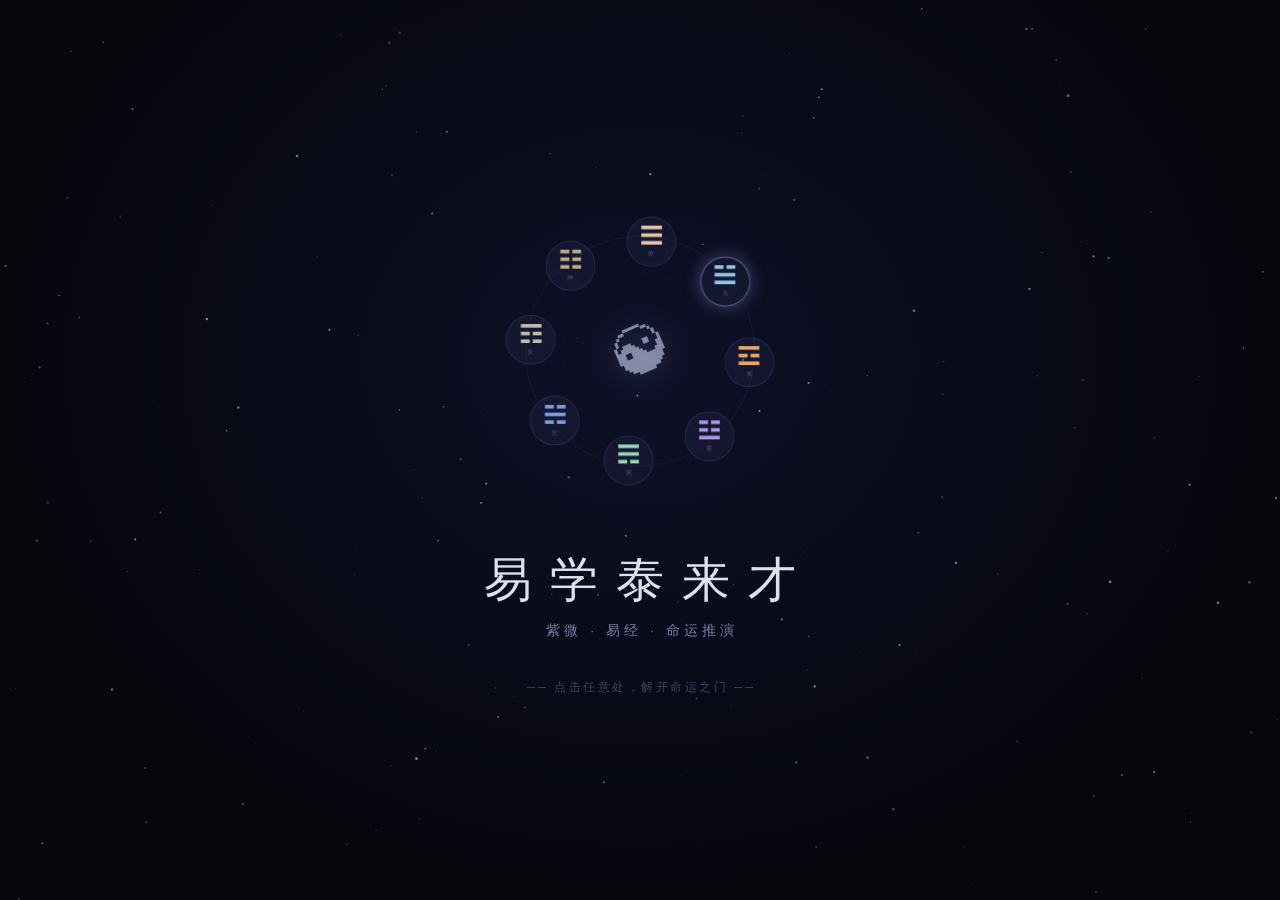
==== 01-intro-screen/demo.html @ ea4f1a34 "Add README and 6 modular feature folders with standalone demos - README.md: project overview, tech s" ====
<!DOCTYPE html>
<html lang="zh-CN">
<head>
<meta charset="UTF-8">
<meta name="viewport" content="width=device-width, initial-scale=1.0">
<title>01 · 八卦开场动画 Demo</title>
<style>
*{box-sizing:border-box;margin:0;padding:0}
:root{
  --bg:#09090f;--t1:#dde0f0;--t2:#7880a8;--t3:#3e4062;
  --accent:#9aabff;--b1:rgba(180,190,240,.07);--b2:rgba(180,190,240,.14);
}
body{background:var(--bg);color:var(--t1);font-family:-apple-system,"Helvetica Neue","PingFang SC","Hiragino Sans GB",sans-serif;min-height:100vh;overflow:hidden}

/* ── INTRO ── */
#intro{
  position:fixed;inset:0;z-index:9999;
  display:flex;flex-direction:column;align-items:center;justify-content:center;
  background:radial-gradient(ellipse at 50% 40%,#0e1028 0%,#06070d 70%);
  cursor:pointer;user-select:none;
  transition:opacity .9s cubic-bezier(.4,0,.2,1),transform .9s cubic-bezier(.4,0,.2,1);
}
#intro.done{opacity:0;pointer-events:none;transform:scale(1.06)}
#star-canvas{position:absolute;inset:0;pointer-events:none}

#bagua-ring{position:relative;width:290px;height:290px;margin-bottom:52px;flex-shrink:0}
#ring-track{
  position:absolute;left:50%;top:50%;width:230px;height:230px;margin:-115px;
  border-radius:50%;border:1px solid rgba(160,170,230,.07);pointer-events:none;
}
#ring-track::before{
  content:'';position:absolute;inset:36px;border-radius:50%;
  border:1px dashed rgba(160,170,230,.04);
}
.gua-node{
  position:absolute;left:50%;top:50%;width:50px;height:50px;margin:-25px;
  border-radius:50%;display:flex;flex-direction:column;align-items:center;justify-content:center;
  background:rgba(154,171,255,.05);border:1px solid rgba(154,171,255,.15);
  will-change:transform;transition:box-shadow .3s,border-color .3s;
}
.gua-node .gsym{font-size:1.45rem;line-height:1;color:rgba(200,210,255,.8)}
.gua-node .gname{font-size:.38rem;color:rgba(154,171,255,.45);margin-top:1px;letter-spacing:.05em}
.gua-node.lit{border-color:rgba(154,171,255,.5);box-shadow:0 0 18px rgba(154,171,255,.35)}
.gua-node.lit .gsym{color:rgba(200,210,255,1)}

#ring-center{
  position:absolute;left:50%;top:50%;width:72px;height:72px;margin:-36px;
  display:flex;align-items:center;justify-content:center;
}
#taichi{
  font-size:3rem;color:rgba(220,228,255,.55);display:inline-block;
  filter:drop-shadow(0 0 14px rgba(154,171,255,.35));
  transition:filter .4s,font-size .4s,opacity .5s;will-change:transform;
}
#intro.spin #taichi{filter:drop-shadow(0 0 28px rgba(154,171,255,.8))}

#intro-text{text-align:center}
#intro-logo{font-size:3rem;font-weight:200;letter-spacing:.38em;color:var(--t1);margin-bottom:10px;text-indent:.38em}
#intro-sub{font-size:.85rem;letter-spacing:.3em;color:var(--t2);margin-bottom:40px;text-indent:.3em}
#unlock-hint{font-size:.72rem;letter-spacing:.22em;color:var(--t3);animation:hint-blink 2.2s ease-in-out infinite;text-indent:.22em}
@keyframes hint-blink{0%,100%{opacity:.3}50%{opacity:.9}}

/* ── MAIN APP (shown after unlock) ── */
#app{
  opacity:0;transition:opacity .9s ease .15s;
  display:flex;align-items:center;justify-content:center;
  min-height:100vh;flex-direction:column;gap:16px;
  padding:40px 20px;text-align:center;
}
#app.visible{opacity:1}
#app h2{font-size:1.6rem;font-weight:200;letter-spacing:.3em;color:var(--t1)}
#app p{font-size:.9rem;color:var(--t2);letter-spacing:.1em}
.demo-note{
  margin-top:24px;padding:16px 24px;
  background:rgba(154,171,255,.05);border:1px solid var(--b1);border-radius:12px;
  font-size:.82rem;color:var(--t3);max-width:420px;line-height:1.8;
}
</style>
</head>
<body>

<div id="intro" onclick="startUnlock()">
  <canvas id="star-canvas"></canvas>
  <div id="bagua-ring">
    <div id="ring-track"></div>
    <div class="gua-node"><span class="gsym">☰</span><span class="gname">乾</span></div>
    <div class="gua-node"><span class="gsym">☱</span><span class="gname">兑</span></div>
    <div class="gua-node"><span class="gsym">☲</span><span class="gname">离</span></div>
    <div class="gua-node"><span class="gsym">☳</span><span class="gname">震</span></div>
    <div class="gua-node"><span class="gsym">☴</span><span class="gname">巽</span></div>
    <div class="gua-node"><span class="gsym">☵</span><span class="gname">坎</span></div>
    <div class="gua-node"><span class="gsym">☶</span><span class="gname">艮</span></div>
    <div class="gua-node"><span class="gsym">☷</span><span class="gname">坤</span></div>
    <div id="ring-center"><span id="taichi">☯</span></div>
  </div>
  <div id="intro-text">
    <div id="intro-logo">易学泰来才</div>
    <div id="intro-sub">紫微 · 易经 · 命运推演</div>
    <div id="unlock-hint">── 点击任意处，解开命运之门 ──</div>
  </div>
</div>

<div id="app">
  <h2>✦ 主界面</h2>
  <p>开场动画解锁后，此处显示你的内容</p>
  <div class="demo-note">
    这是 <strong>01-intro-screen</strong> 的独立演示。<br>
    将 <code>#app</code> 内的内容替换为你自己的主界面即可。<br>
    详见 <code>README.md</code>。
  </div>
</div>

<script>
/* ══ INTRO ANIMATION ══ */
(function(){
  const canvas = document.getElementById('star-canvas');
  function resizeCanvas(){
    canvas.width = window.innerWidth;
    canvas.height = window.innerHeight;
    const ctx = canvas.getContext('2d');
    ctx.clearRect(0,0,canvas.width,canvas.height);
    for(let i=0;i<180;i++){
      const x = Math.random()*canvas.width;
      const y = Math.random()*canvas.height;
      const r = Math.random()*1.1+0.2;
      const a = Math.random()*0.55+0.15;
      const hue = Math.random()>0.7 ? 220 : 240;
      ctx.beginPath();
      ctx.arc(x,y,r,0,Math.PI*2);
      ctx.fillStyle = `hsla(${hue},60%,85%,${a})`;
      ctx.fill();
    }
  }
  resizeCanvas();
  window.addEventListener('resize',resizeCanvas);

  const nodes = document.querySelectorAll('.gua-node');
  const taichi = document.getElementById('taichi');
  let angle = -90, speed = 0.07, running = true, unlocking = false;
  let litIdx = 0, litTimer = 0;

  const symColors = [
    'rgba(255,220,180,.9)','rgba(160,220,255,.9)','rgba(255,185,110,.9)',
    'rgba(195,165,255,.9)','rgba(165,240,195,.9)','rgba(130,175,255,.9)',
    'rgba(210,205,185,.9)','rgba(210,190,150,.9)',
  ];
  nodes.forEach((n,i)=>{ n.querySelector('.gsym').style.color = symColors[i]; });

  function getR(){ return window.innerWidth < 480 ? 88 : 110; }

  function tick(){
    if(!running) return;
    angle += speed;
    const r = getR();
    nodes.forEach((n,i)=>{
      const a = (angle + i*45) * Math.PI/180;
      n.style.transform = `translate(${Math.cos(a)*r}px,${Math.sin(a)*r}px)`;
    });
    taichi.style.transform = `rotate(${angle*0.28}deg)`;
    litTimer++;
    if(litTimer > 70){
      nodes[litIdx%8].classList.remove('lit');
      litIdx++;
      nodes[litIdx%8].classList.add('lit');
      litTimer = 0;
    }
    requestAnimationFrame(tick);
  }
  tick();

  window.startUnlock = function(){
    if(unlocking) return;
    unlocking = true;
    const intro = document.getElementById('intro');
    intro.classList.add('spin');
    nodes.forEach(n=>n.classList.add('lit'));
    let step = 0;
    const accel = setInterval(()=>{
      step++;
      speed = 0.07 + step * 0.32;
      if(step >= 9){
        clearInterval(accel);
        running = false;
        nodes.forEach((n,i)=>{
          const a = (angle + i*45) * Math.PI/180;
          const far = getR()*3;
          n.style.transition = 'transform .5s cubic-bezier(.4,0,1,1), opacity .4s .1s';
          n.style.transform = `translate(${Math.cos(a)*far}px,${Math.sin(a)*far}px) scale(0)`;
          n.style.opacity = '0';
        });
        taichi.style.transition = 'font-size .4s ease-in, opacity .5s .15s';
        taichi.style.fontSize = '7rem';
        taichi.style.opacity = '0';
        setTimeout(()=>{
          intro.classList.add('done');
          document.getElementById('app').classList.add('visible');
        }, 550);
      }
    }, 45);
  };
})();
</script>
</body>
</html>
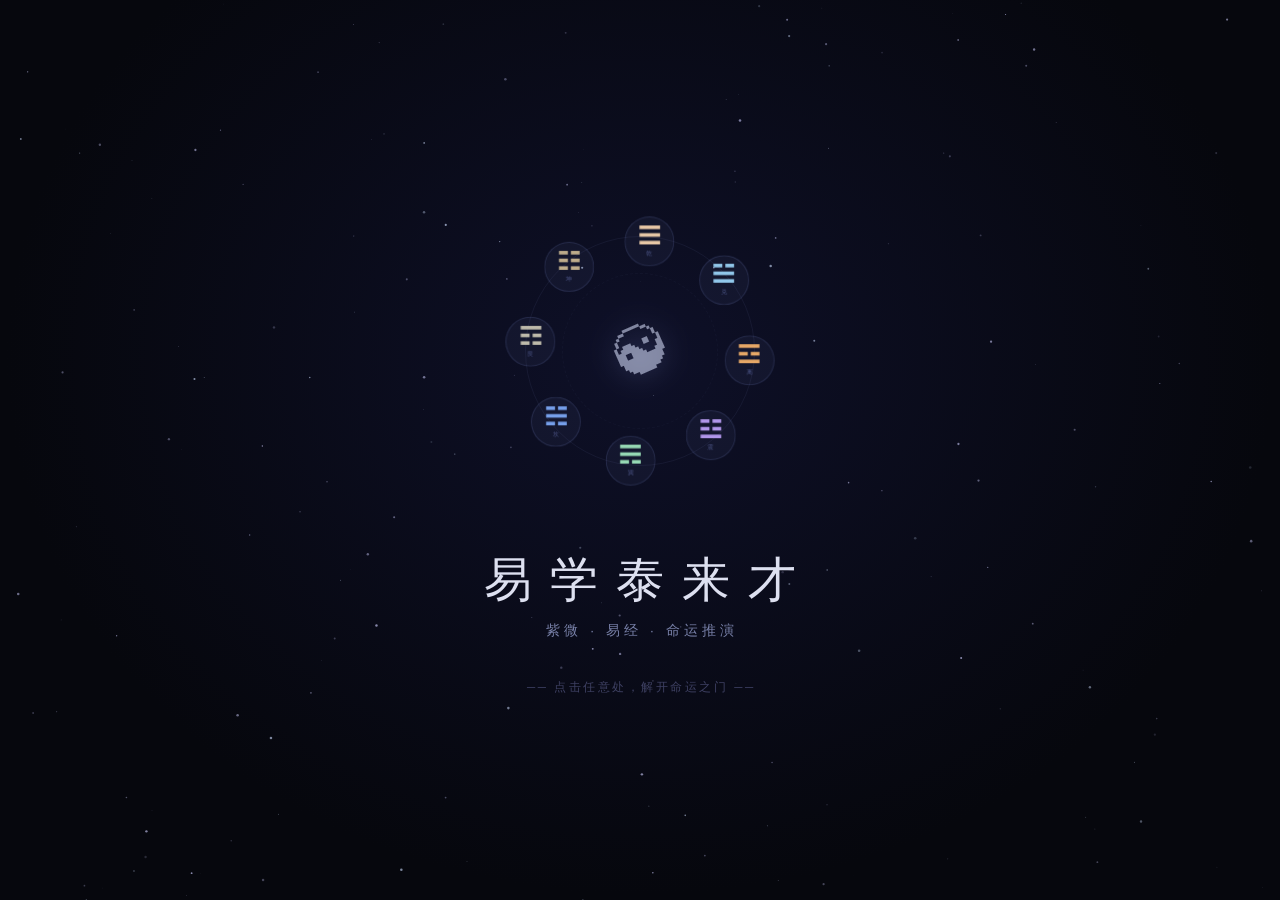
==== commit 2571b688: "Add Google AdSense script to <head>" ====
--- a/01-intro-screen/demo.html
+++ b/01-intro-screen/demo.html
@@ -1,6 +1,8 @@
 <!DOCTYPE html>
 <html lang="zh-CN">
 <head>
+<script async src="https://pagead2.googlesyndication.com/pagead/js/adsbygoogle.js?client=ca-pub-4570175676017011"
+     crossorigin="anonymous"></script>
 <meta charset="UTF-8">
 <meta name="viewport" content="width=device-width, initial-scale=1.0">
 <title>01 · 八卦开场动画 Demo</title>
